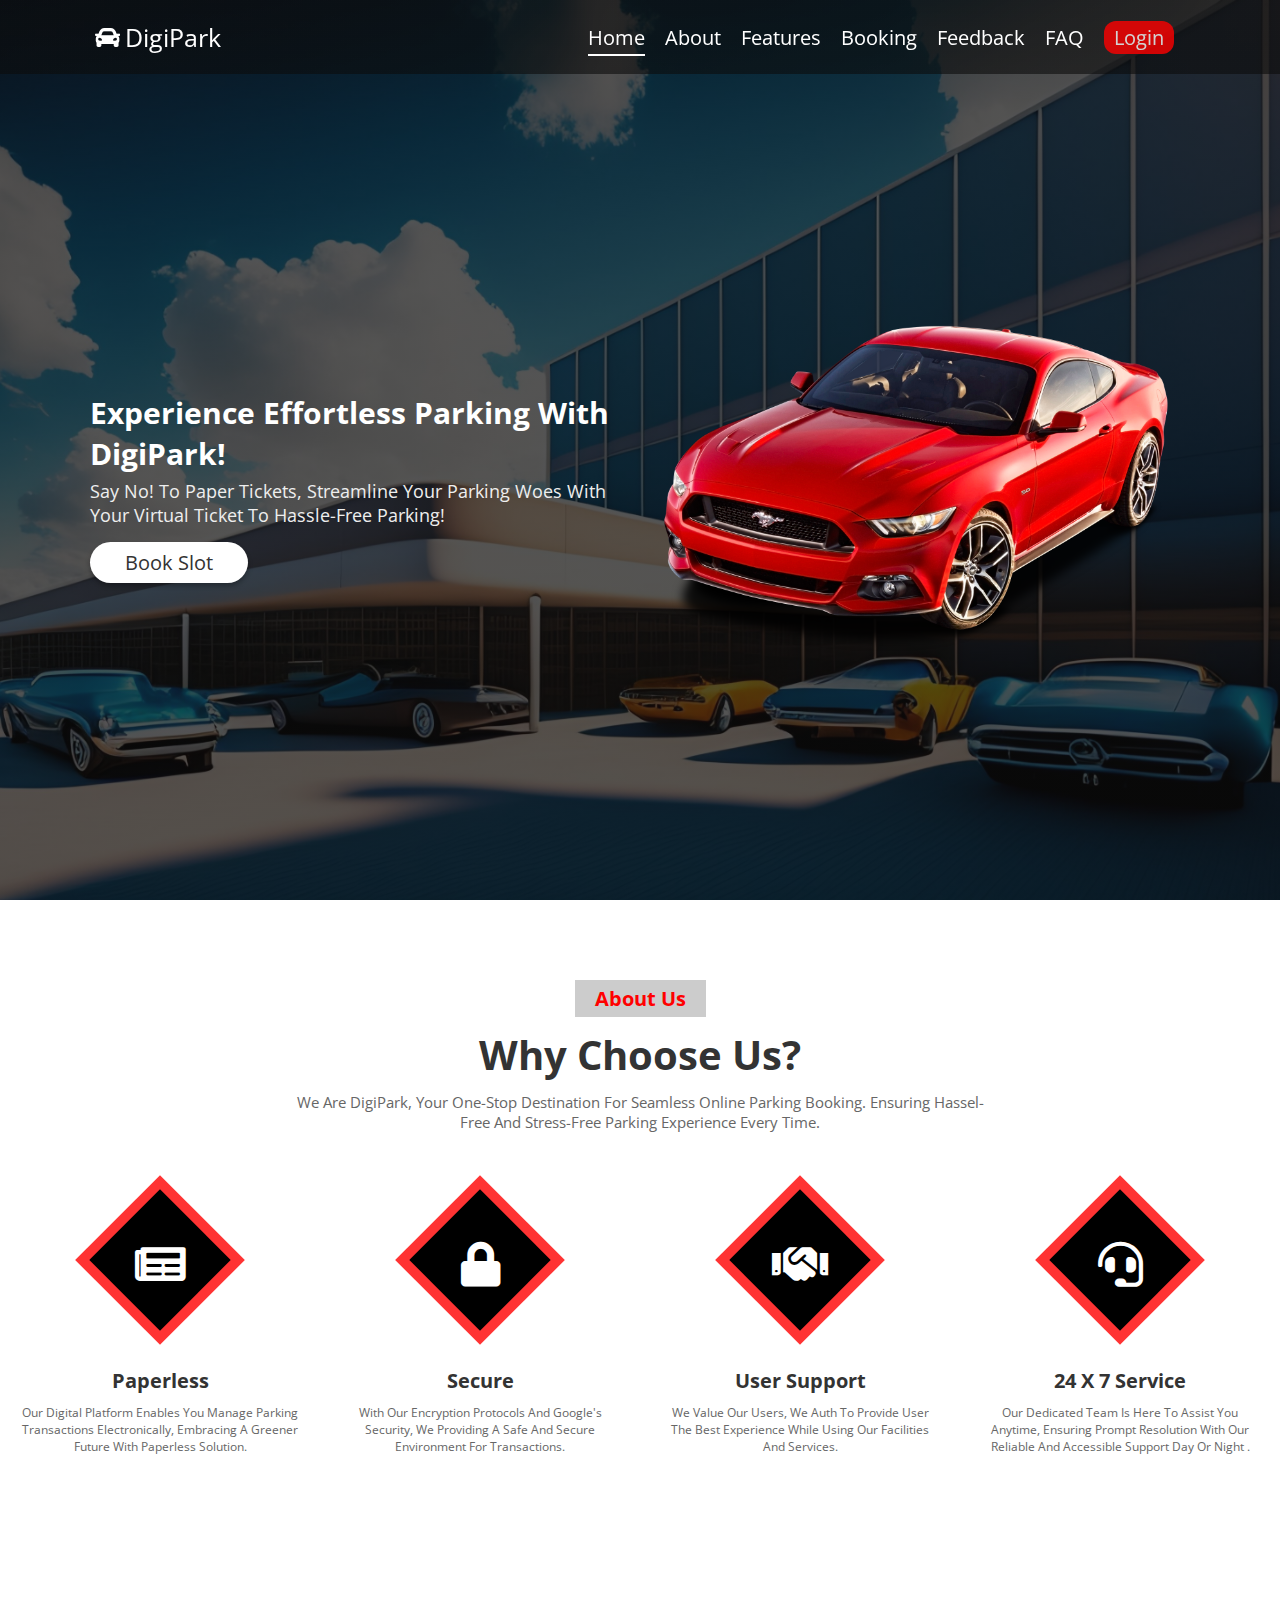
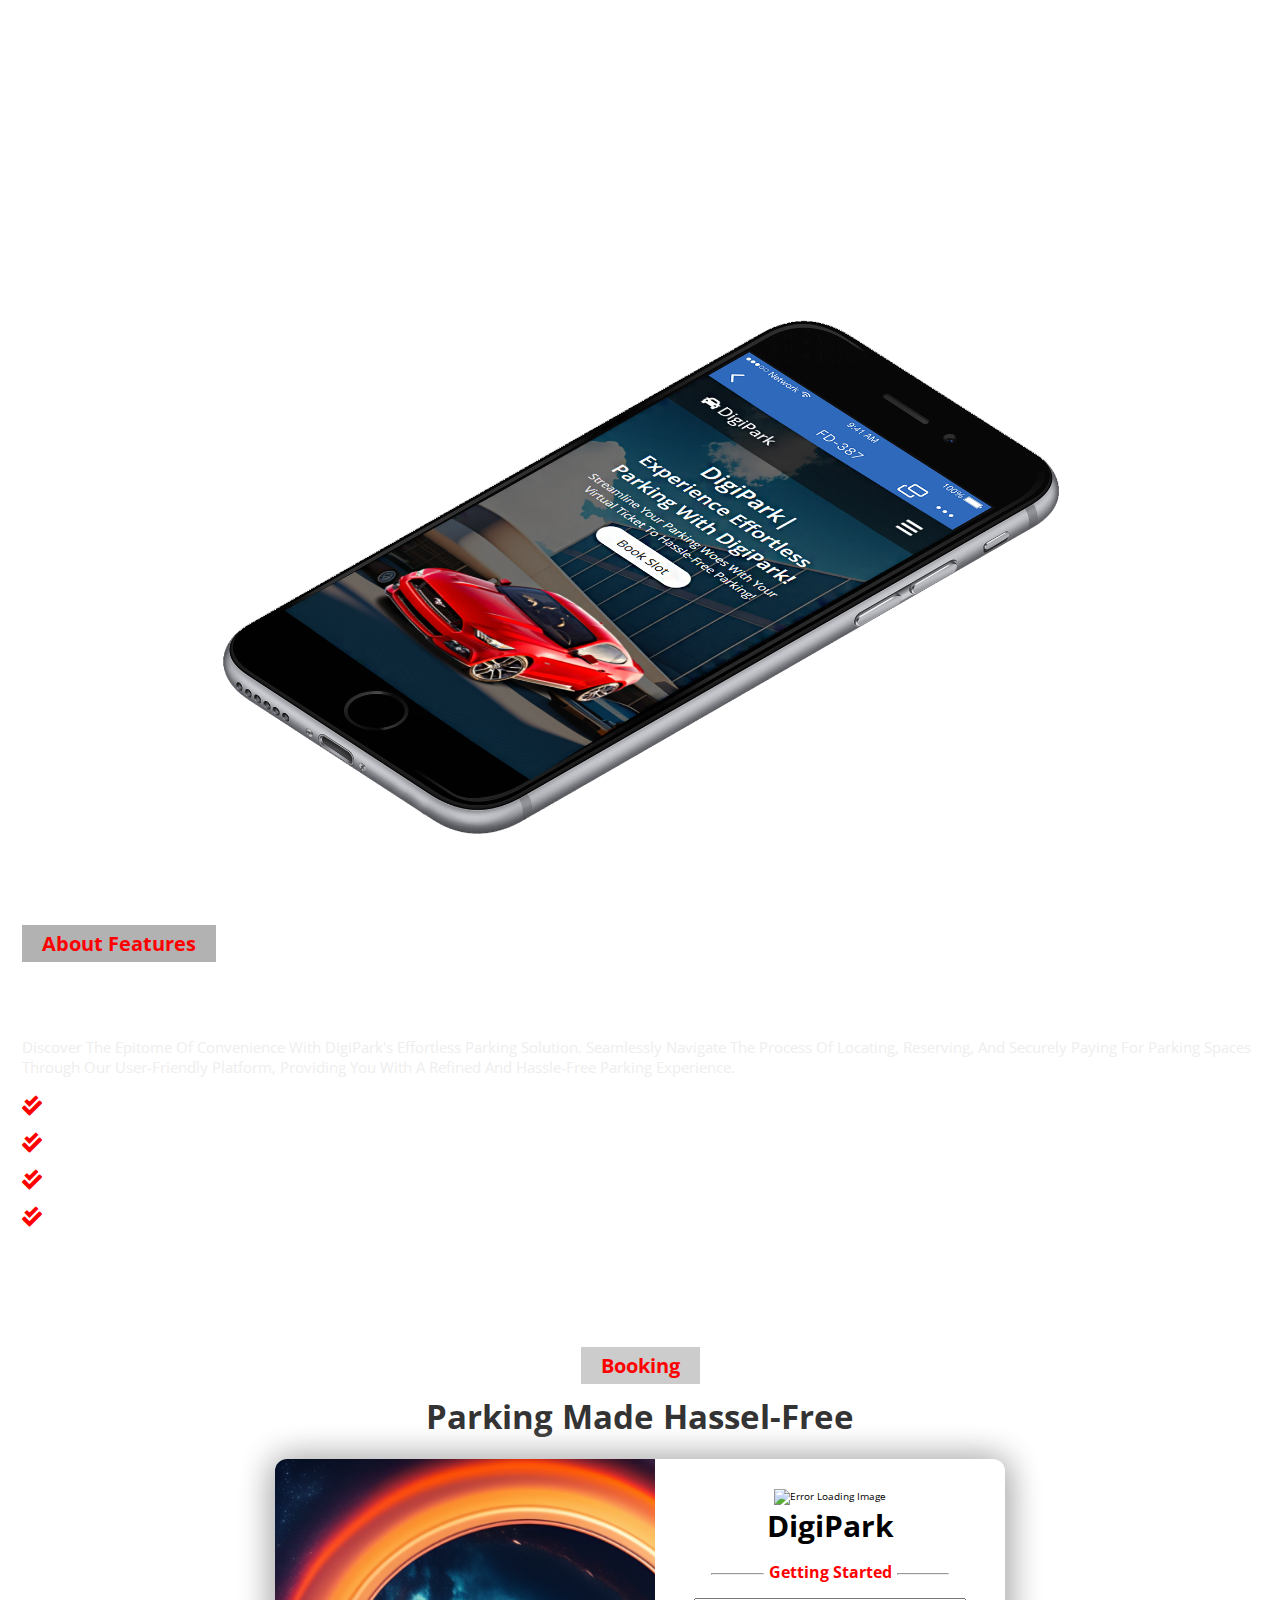
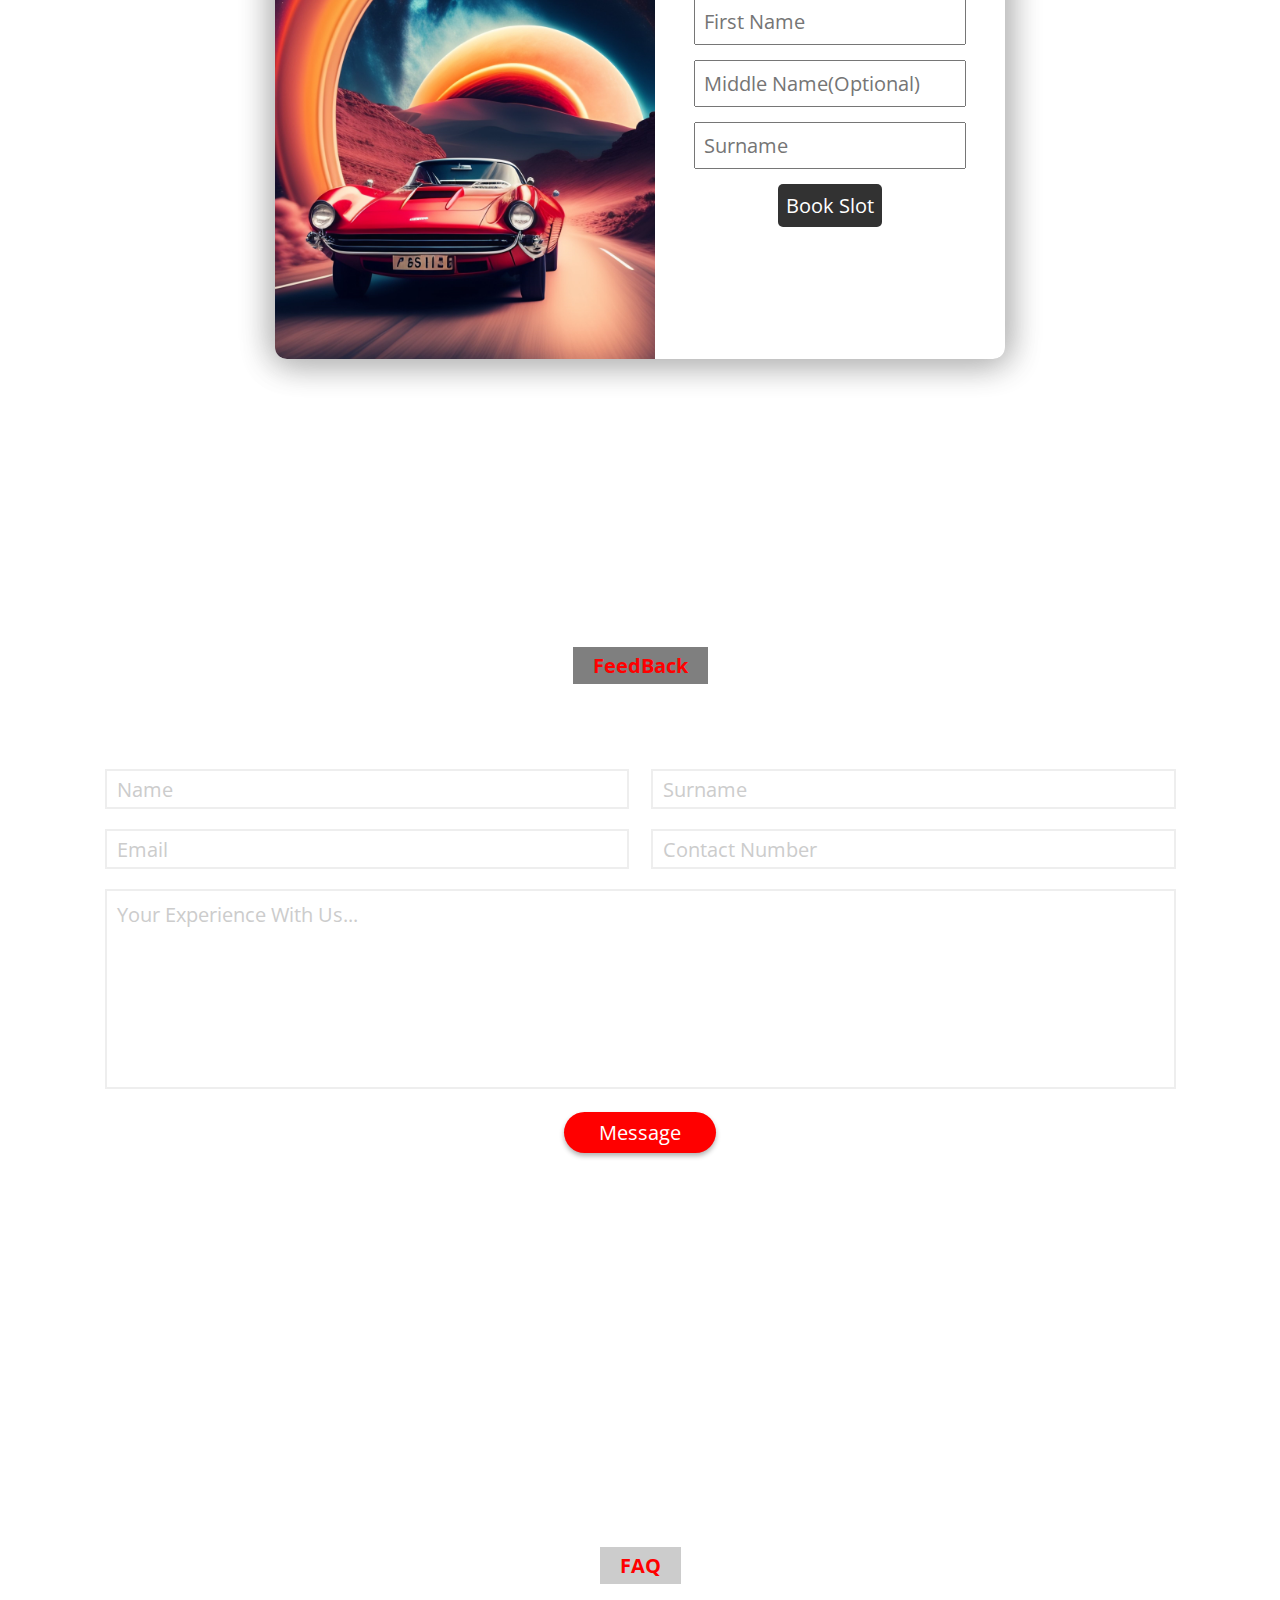
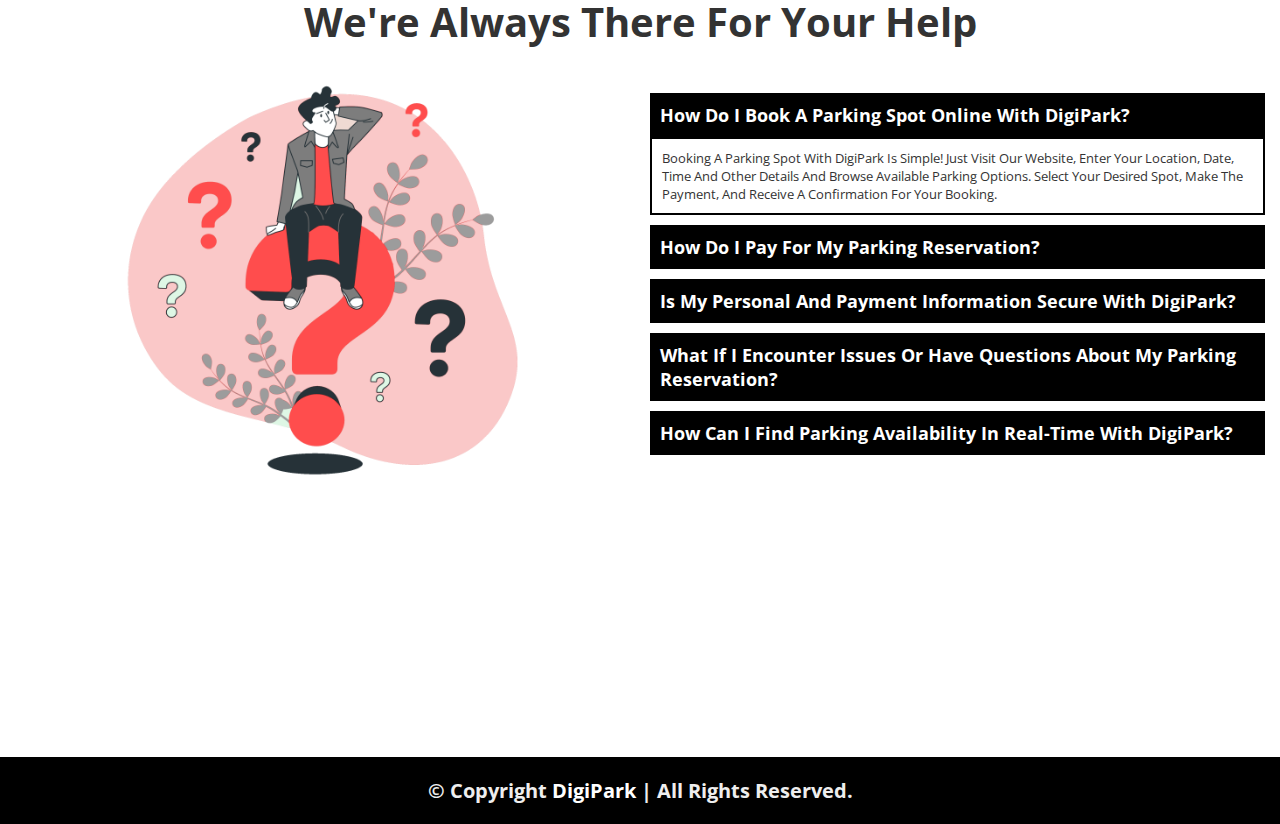
==== index.html @ 62609358 "new images folder added" ====
<!DOCTYPE html>
<html lang="en">

<head>
    <meta charset="UTF-8">
    <meta name="viewport" content="width=device-width, initial-scale=1.0">
    <title>DigiPark.com</title>
    <link rel="icon"
        href="https://th.bing.com/th/id/R.33188087cf6a123799680dc0a24c4fc9?rik=cz%2bF95ucYeqNTQ&riu=http%3a%2f%2fcdn.onlinewebfonts.com%2fsvg%2fimg_536537.png&ehk=43CeBbfojJycVA0MymUZI0u9RSV82dlWaMbv667C3nY%3d&risl=&pid=ImgRaw&r=0"
        type="image/png/gif">
    <link rel="preconnect" href="https://fonts.gstatic.com">
    <link href="https://fonts.googleapis.com/css2?family=Open+Sans:wght@300;400;600&display=swap" rel="stylesheet">
    <link rel="stylesheet" href="https://cdnjs.cloudflare.com/ajax/libs/font-awesome/5.15.2/css/all.min.css">
    <link rel="stylesheet" href="style.css">

</head>

<body>
    <header>

        <a href="#" class="logo"><i class="fas fa-car"></i>DigiPark</a>

        <div id="menu" class="fas fa-bars"></div>

        <nav class="navbar">
            <ul>
                <li><a class="active" href="#home">home</a></li>
                <li><a href="#features">About</a></li>
                <li><a href="#about">Features</a></li>
                <li><a href="#booking">Booking</a></li>
                <li><a href="#contact">Feedback</a></li>
                <li><a href="#faq">FAQ</a></li>
                <button id="navbarbtn"><a href="admin.html">Login</a></button>
            </ul>
        </nav>

    </header>

    <section class="home" id="home">

        <div class="content">
            <h1><span class="multiple-text"></span></h1>
            <h2>Experience Effortless Parking with DigiPark!</h2>
            <p>Say No! to Paper Tickets, Streamline Your Parking Woes With Your Virtual Ticket to Hassle-Free Parking!
            </p>
            <a href="#booking"><button class="btn">Book Slot</button></a>
        </div>

        <div class="image">
            <img src="./images/car.png"
                alt="error loading image">
        </div>

    </section>

    <section class="features" id="features">

        <h1 id="heading2" class="heading">About Us</h1>

        <h1 class="title">Why Choose Us?</h1>

        <p class="description">We are DigiPark, your one-stop destination for seamless online parking booking.
            ensuring hassel-free and stress-free parking experience every time.</p>

        <div class="box-container">

            <div class="box">
                <i class="fas fa-newspaper"></i>
                <h3>Paperless</h3>
                <p>Our digital platform enables you manage parking transactions
                    electronically, Embracing a greener future with paperless solution.</p>
            </div>

            <div class="box">
                <i class="fa fa-lock"></i>
                <h3>Secure</h3>
                <p>With our encryption protocols and google's security, we providing a safe and
                    secure environment for transactions.</p>
            </div>

            <div class="box">
                <i class="fa fa-handshake"></i>
                <h3>User Support</h3>
                <p>We value our users, we auth to provide user the best experience while using our facilities and
                    services.</p>
            </div>

            <div class="box">
                <i class="fas fa-headset"></i>
                <h3>24 x 7 service</h3>
                <p> Our dedicated team is here to assist you anytime, ensuring prompt resolution
                    With our reliable and accessible support day or night .</p>
            </div>

        </div>

    </section>

    <section class="about" id="about">

        <div class="image">
            <img src="./images/phone.png" alt="">
        </div>

        <div class="content">
            <h1 class="heading">About Features</h1>
            <h3>Effortless parking with DigiPark!</h3>
            <p>Discover the epitome of convenience with DigiPark's effortless parking solution. Seamlessly navigate the
                process of locating, reserving, and securely paying for parking spaces through our user-friendly
                platform, providing you with a refined and hassle-free parking experience.</p>
            <ul>
                <li> <i id="icon" class="fas fa-check-double"></i> Online Facility </li>
                <li> <i id="icon" class="fas fa-check-double"></i> Mobile Friendly Webapp </li>
                <li> <i id="icon" class="fas fa-check-double"></i> User Support </li>
                <li> <i id="icon" class="fas fa-check-double"></i> Environment Friendly </li>
            </ul>
        </div>

    </section>

    <section class="booking" id="booking">

        <h1 id="heading3" class="heading">Booking</h1>

        <h1 id="bookingp" class="title">Parking made hassel-free</h1>

        <div class="arrangement">
            <div class="box-container">

                <div class="bookingimg">

                </div>
                <div class="bookingform">
                    <form onsubmit="slotform()">
                        <img src="https://th.bing.com/th/id/R.33188087cf6a123799680dc0a24c4fc9?rik=cz%2bF95ucYeqNTQ&riu=http%3a%2f%2fcdn.onlinewebfonts.com%2fsvg%2fimg_536537.png&ehk=43CeBbfojJycVA0MymUZI0u9RSV82dlWaMbv667C3nY%3d&risl=&pid=ImgRaw&r=0"
                            alt="error loading image">

                        <h1 id="uh1">DigiPark</h1>
                        <div class="hrarrange">
                            <hr>
                            <h1 id="uniqueh1">Getting Started</h1>
                            <hr>
                        </div>
                        <div>
                        <input type="text" placeholder="First Name" required>
                        </div>
                        <div>
                              <input type="text" placeholder="Middle Name(optional)">
                        </div>
                        <div>
                           <input type="text" placeholder="Surname" required>
                        </div>
                        <div>
                            <input type="submit" id="suprise" class="submitbtn" value="Book Slot">
                        </div>
                        </form>
                </div>

            </div>
        </div>

    </section>

    <section class="contact" id="contact">

        <h1 class="heading">FeedBack</h1>

        <h1 class="title">Your FeedBack Matters Us</h1>

        <form onsubmit="displaymessage()" id="feedbackform">

            <div class="inputBox">
                <input type="text" placeholder="Name" required>
                <input type="text" placeholder="Surname" required>
            </div>

            <div class="inputBox">
                <input type="email" placeholder="Email" required>
                <input type="number" placeholder="Contact Number" required>
            </div>

            <textarea cols="30" rows="10" placeholder="Your Experience With Us..." required></textarea>

            <input type="submit" value="message" class="btn" id="messagebtn">

        </form>

    </section>

    <section class="faq" id="faq">

        <h1 id="faqheading" class="heading">FAQ</h1>

        <h1 class="title">We're Always There For Your Help</h1>

        <div class="row">

            <div class="image">
                <img src="./images/FAQ.png" alt="">
            </div>

            <div class="accordion-container">

                <div class="accordion">
                    <h1 class="accordion-heading">
                        How do I book a parking spot online with DigiPark?
                    </h1>
                    <p class="accordion-content">
                        Booking a parking spot with DigiPark is simple! Just visit our website, enter your
                        location, date, time and other details and browse available parking options. Select your desired
                        spot, make
                        the payment, and receive a confirmation for your booking.
                    </p>
                </div>

                <div class="accordion">
                    <h1 class="accordion-heading">
                        How do I pay for my parking reservation?
                    </h1>
                    <p class="accordion-content">
                        DigiPark offers 2 payment options, mobile wallets like paytm, googlePay
                        secure online payment methods along with cash payment. Simply choose your preferred payment
                        method during the booking
                        process and complete the transaction securely.
                    </p>
                </div>

                <div class="accordion">
                    <h1 class="accordion-heading">
                        Is my personal and payment information secure with DigiPark?
                    </h1>
                    <p class="accordion-content">
                        Absolutely. DigiPark prioritizes the security and privacy of your data. We employ
                        industry-standard encryption protocols and adhere to strict security measures to protect your
                        personal and payment information. Your data is handled with the utmost care and confidentiality.
                    </p>
                </div>

                <div class="accordion">
                    <h1 class="accordion-heading">
                        What if I encounter issues or have questions about my parking reservation?
                    </h1>
                    <p class="accordion-content">
                        We've got you covered! DigiPark provides 24/7 customer support to address any queries or
                        concerns you may have. Our dedicated team is available via phone or email, to assist
                        you with prompt and reliable service.
                    </p>
                </div>

                <div class="accordion">
                    <h1 class="accordion-heading">
                        How can I find parking availability in real-time with DigiPark?
                    </h1>
                    <p class="accordion-content">
                        DigiPark provides real-time parking availability information for a seamless parking experience.
                        Simply access our website or mobile app, enter your desired location, and select your preferred
                        date and time. The system will display available parking options with live updates, allowing you
                        to make an informed decision based on real-time availability.
                    </p>
                </div>

            </div>
        </div>
    </section>

    <section class="footer">

        <h1 class="credit"> &copy; Copyright <a href="#">DigiPark</a> | all rights reserved. </h1>

    </section>

    <script src="https://cdnjs.cloudflare.com/ajax/libs/jquery/3.5.1/jquery.min.js"></script>
    <script src="https://unpkg.com/typed.js@2.0.132/dist/typed.umd.js"></script>
    <script src="script.js"></script>

</body>

</html>
---- style.css ----
:root{
    --blue:#2273F8;
}

*{
    scroll-behavior: smooth;
    font-family: 'Open Sans', sans-serif;
    margin:0; padding:0;
    box-sizing: border-box;
    outline: none;
    text-decoration: none;
    transition: all .2s linear;
    text-transform: capitalize;
}

*::selection{
    background:var(--blue);
    color:#fff;
}

html{
    font-size: 62.5%;
    overflow-x: hidden;
}

body{
    overflow-x: hidden;
}

.btn{
    font-size: 2rem;
    padding:.7rem 3.5rem;
    border-radius: 5rem;
    color:#fff;
    background:var(--blue);
    margin-top: 1rem;
    box-shadow: 0 .3rem .5rem rgba(0,0,0,.3);
    cursor: pointer;
    border:none;
    overflow: hidden;
    position: relative;
    z-index: 0;
}
#messagebtn{
    background: red;
}
#messagebtn:hover{
    background: white;
    color: black;
}
.btn::before{
    content: '';
    position: absolute;
    top:0; right: 0;
    height:100%;
    width:0%;
    background:red;
    z-index: -1;
    transition: .2s linear;
}
#navbarbtn {
    background: red;
    margin-left: 2rem;
    text-align: center;
    border: none;
    font-size: 2rem;
    border-radius: 12px;
    padding-top:3px;
    padding-bottom:3px;
    padding-left:10px;
    padding-right:10px;
    margin-right:16px;
    opacity:0.8;
}
#navbarbtn a{
    color:rgb(255, 255, 255);
    text-decoration: none;
}
#navbarbtn:hover{
    opacity: 1;
}

.btn:hover::before{
    left: 0;
    width:100%;
}

.heading{
    padding:.5rem 2rem;
    font-size: 2rem;
    background:rgba(0,0,0,.2);
    color:red;
    display: inline-block;
    margin:1rem 0;
}

.title{
    font-size: 4rem;
    color:#333;
    padding:0 1rem;
    text-align: center;
}

header{
    width:100%;
    display: flex;
    align-items: center;
    justify-content: space-between;
    position: fixed;
    top:0; left: 0;
    z-index: 1000;
    padding:2rem 7%;
    background:linear-gradient(160deg,rgba(12,12,12,0.6),rgba(12,12,12,0.6));
}

header .logo{
    font-size: 2.5rem;
    color:#fff;
}

header .logo i{
    padding:0 .5rem;
}

header .navbar ul{
    display: flex;
    align-items: center;
    justify-content: space-between;
    list-style: none;
}

header .navbar ul li a{
    font-size: 2rem;
    margin-left: 2rem;
    color:#fff;
    position: relative;
}

header .navbar ul li a::before{
    content: '';
    position: absolute;
    bottom:-.5rem; right:0;
    width:0%;
    height:.2rem;
    background:#fff;
    transition: .2s linear;
}

header .navbar ul li a.active::before,
header .navbar ul li a:hover::before{
    left:0;
    width:100%;
}

header #menu{
    font-size: 3rem;
    color:#fff;
    cursor: pointer;
    display: none;
}

.home{
    min-height: 100vh;
    display: flex;
    align-items: center;
    justify-content: center;
    flex-wrap: wrap;
    background:linear-gradient(160deg,rgba(12,12,12,0.7),rgba(12,12,12,0.7)),url('./images/homebg.jpg') no-repeat;
    background-size: cover;
    background-position: bottom;
    background-attachment: fixed;
    padding:1.5rem 7%;
    padding-top: 4rem;
}
::-webkit-scrollbar{
    width: 0;
}

.home .image{
    flex:1 1 40rem;
    padding-top: 6rem;
    animation: floatImage 4s ease-in-out infinite;
}

@keyframes floatImage{

    0%{
        transform: translateY(0);
    }

    50%{
        transform: translateY(-3.4rem);
    }
    
    100%{
        transform: translateY(0);
    }

}

.home .image img{
    width:100%;
}

.home .content{
    flex:1 1 40rem;
    padding-top: 5rem;
}

.home .content h1{
    font-size: 6rem;
    color:#fff;
}
.home .content h2{
    font-size: 3rem;
    color:#fff;
}

.home .content p{
    font-size: 1.8rem;
    color:#eee;
    padding:.5rem 0;
}

.home .content .btn{
    background:#fff;
    color:#333;
}

.home .content .btn:hover{
    color:#fff;
}

.about{
    min-height: 100vh;
    display: flex;
    align-items: center;
    justify-content: center;
    flex-wrap: wrap;
    background:#333;
    padding:2rem;
    padding-top: 6rem;
}

.about{
    background:linear-gradient(rgba(0,0,0,.7),rgba(0,0,0,.7)), url('./images/aboutbg.jpg') no-repeat;
    background-position: bottom;
    background-size: cover;
    background-attachment: fixed;
    padding:1rem;
    padding-top: 8rem;
}
.about .image{
    flex:1 1 40rem;
    text-align: center;
    padding:4rem 0;
    animation: floatImage2 4s ease-in-out infinite ;
}
@keyframes floatImage2{

    0%{
        transform: translateY(0);
    }

    50%{
        transform: translateY(-4.4rem);
    }
    
    100%{
        transform: translateY(0);
    }

}


.about .image img{
    height:60vh;
}

.about .content{
    flex:1 1 40rem;
    margin:12px;
}

.about .content h3{
    font-size: 4rem;
    color:#fff;
}

.about .content .heading{
    background:rgba(0,0,0,.3);
}

.about .content p{
    font-size: 1.5rem;
    color:#eee;
    padding:1rem 0;
}

.about .content ul li{
    list-style: none;
    font-size: 2rem;
    color:#fff;
    padding:.5rem 0;
}

.about .content ul li i{
    color:var(--blue);
}

.features{
    min-height: 100vh;
    text-align: center;
    padding-top: 7rem;
}

.features .description{
    padding:1rem 0;
    margin:0 auto;
    width:70rem;
    color:#666;
    font-size: 1.5rem;
}

.features .box-container{
    display: flex;
    align-items: center;
    justify-content: center;
    flex-wrap: wrap;
}

.features .box-container .box{
    margin:2rem;
    width:28rem;
    z-index: 0;
    position: relative;
    transition-property:all;
	transition-duration:1s;
}
.box:hover{
    transform: scale(1.1);
}

.features .box-container .box::before{
    content: '';
    position: absolute;
    top:32.5%; left:50%;
    transform: translate(-50%, -50%) rotate(45deg);
    background:black;
    height: 10rem;
    width: 10rem;
    z-index: -1;
    box-shadow: 0 0 0 1rem rgba(255, 0, 0, 0.8);
}

.features .box-container .box i{
    color:#fff;
    font-size: 4.5rem;
    margin:8rem 0;
}

.features .box-container .box h3{
    color:#333;
    font-size: 2rem;
}

.features .box-container .box p{
    color:#666;
    font-size: 1.2rem;
    padding:1rem 0;
}

.booking{
    min-height: 100vh;
    text-align: center;
    background:white;
    padding:1rem;
    padding-top: 8rem;
}

.arrangement{
    display: flex;
    align-items: center;
    justify-content: center;
    width:100%;
    height:100%;
}
.bookingimg{
    background: url('./images/bookingbg.jpg');
    background-size: cover;
    background-repeat: no-repeat;
    background-position: left center;
    border-top-left-radius: 12px;
    border-bottom-left-radius: 12px;
    width:380px;
}
.bookingform{
    width:350px;
}
.bookingform div{
    margin-top:15px;
}
.bookingform input{
    font-size: 2rem;
   padding:8px;
}
.bookingform img{
    width:42px;
    margin-top:30px;
}
.hrarrange{
    display: flex;
    justify-content: center;
    align-items: center;
}
.hrarrange hr{
    width:15%;
    margin-top:4px;
    margin-left: 5px;
    margin-right: 5px;
    height:0;
}
#uh1{
    font-size: 30px;
}
#uniqueh1{
    font-size: 1.6rem;
    color:red;
}
.submitbtn{
    font-size: 2rem;
    padding:10px;
    cursor: pointer;
    border:none;
    color:white;
    background: black;
    border-radius: 5px;
    opacity: 0.8;
    transition-duration: 0.3s;
}
.submitbtn a{
    text-decoration: none;
    color:white;
}
.submitbtn:hover{
    opacity: 1;
    transform: scale(1.1);
}
.booking .box-container{
    display: grid;
    grid-template-columns: repeat(2,auto);
    box-shadow: 2px 3px 34px rgb(180, 180, 180),
                -1px 1px 34px rgb(180, 180, 180);
    border-radius:12px;
    margin:10px;
    height:500px;
}








#feedbackform h1{
    color:white;
    font-size: 3rem;
    margin-top:150px;

}

.contact{
    min-height: 100vh;
    text-align: center;
    background:linear-gradient(rgba(0,0,0,.6),rgba(0,0,0,.6)), url('./images/contactbg.jpg') no-repeat;
    background-position: bottom;
    background-size: cover;
    background-attachment: fixed;
    padding:1rem;
    padding-top: 8rem;
}

.contact .heading{
    background:rgba(0,0,0,.5);
    color:red;
}

.contact .title{
    color:#fff;
}

.contact form{
    width:85%;
    margin:1rem auto;
}

.contact form .inputBox{
    display: flex;
    justify-content: space-between;
    flex-wrap: wrap;
}

.contact form .inputBox input, .contact form textarea{
    height:4rem;
    width:49%;
    padding:0 1rem;
    margin:1rem 0;
    font-size: 2rem;
    border:.2rem solid #eee;
    background:none;
    text-transform: none;
    color:#fff;
}

.contact form .inputBox input::placeholder, .contact form textarea::placeholder{
    color:#ccc;
}

.contact form textarea{
    height:20rem;
    width:100%;
    padding:1rem;
    resize: none;
}

.contact form .btn:hover{
    background:#fff;
    color:#333;
}

.faq{
    text-align: center;
    padding:.5rem;
    padding-top: 8rem;
    min-height: 100vh;
}

.faq .row{
    display: flex;
    align-items: center;
    justify-content: center;
    flex-wrap: wrap;
}

.faq .row .image{
    flex:1 1 40rem;
    padding:.5rem;
}

.faq .row .image img{
    width:70%;
}

.faq .row .accordion-container{
    flex:1 1 40rem;
    padding:1rem;
}

.faq .row .accordion-container .accordion{
    text-align: left;
    padding:.5rem 0;
}

.faq .row .accordion-container .accordion .accordion-heading{
    color:#fff;
    background:black;
    padding:1rem;
    font-size: 1.8rem;
    cursor: pointer;
}

.faq .row .accordion-container .accordion .accordion-content{
    color:#333;
    padding:1rem;
    font-size: 1.3rem;
    border:.2rem solid black;
    display: none;
}

.faq .row .accordion-container .accordion:nth-child(1) .accordion-content{
    display: block;
}

.footer{
    background:white;
}

.footer a:hover{
    text-decoration: underline;
}

.footer .credit{
    padding:2rem 1rem;
    text-align: center;
    background:#000000;
    color:#eee;
    font-size: 2rem;
}

.footer .credit a{
    color:#fff;
}

#icon{
    color:red;
}
#heading2{
    color:rgba(255, 0, 0, 1);
}
#heading3{
    color:red;
}

#bookingp{
    font-size: 3.3rem;
    padding-bottom: 10px;
}

#faqheading{
    color:red;
}


@media (max-width:768px){

    html{
        font-size: 55%;
    }

    header #menu{
        display: block;
    }
    
    header .navbar{
        position: fixed;
        top:-120%; left:0;
        width:100%;
        background:#fff;
        opacity: 0;
    }

    header .navbar ul{
        padding:2rem 0;
        flex-flow: column;
        justify-content: center;
    }

    header .navbar ul li a{
        font-size: 2.5rem;
        color:#333;
        display: block;
        margin:1rem 0;
    }

    header .navbar ul li a::before{
        background:#333;
    }

    .fa-times{
        transform: rotate(180deg);
    }

    header .navbar.nav-toggle{
        top:7.4rem;
        opacity: 1;
    }

    .home .content{
        text-align: center;
    }

    .features .description{
        width:auto;
        padding:1rem;
    }

    .contact form{
        width:95%;
    }

}

@media (max-width:500px){

    html{
        font-size: 50%;
    }

    .home .content h1{
        font-size: 3.5rem;
    }

    .about .image img{
        width: 90%;
        height:auto;
    }

    .contact form .inputBox input{
        width:100%; 
    }

    #feedbackform h1{
        margin-top:100px;
        margin-bottom:100px;
    }

}
@media (max-width:773px){
    .bookingimg{
        display: none;
    }
    .bookingform{
        width:320px;
    }
}
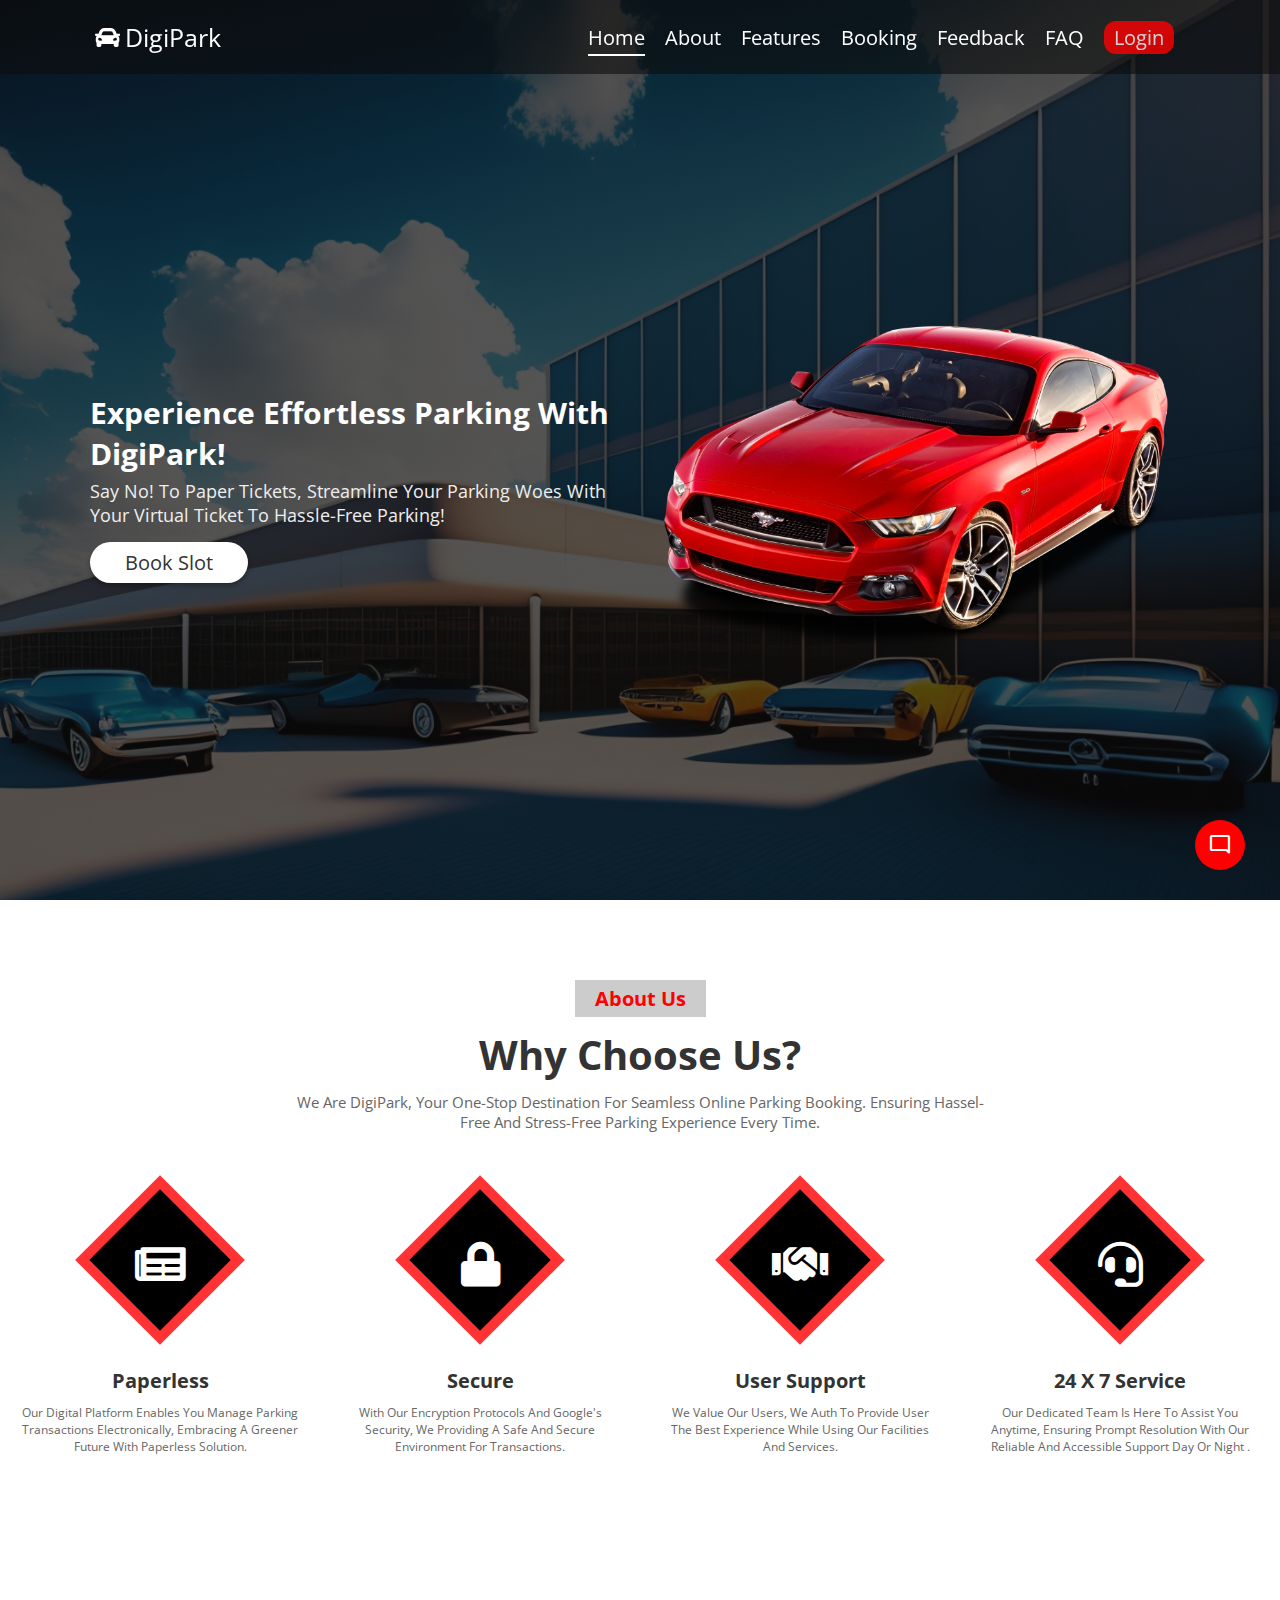
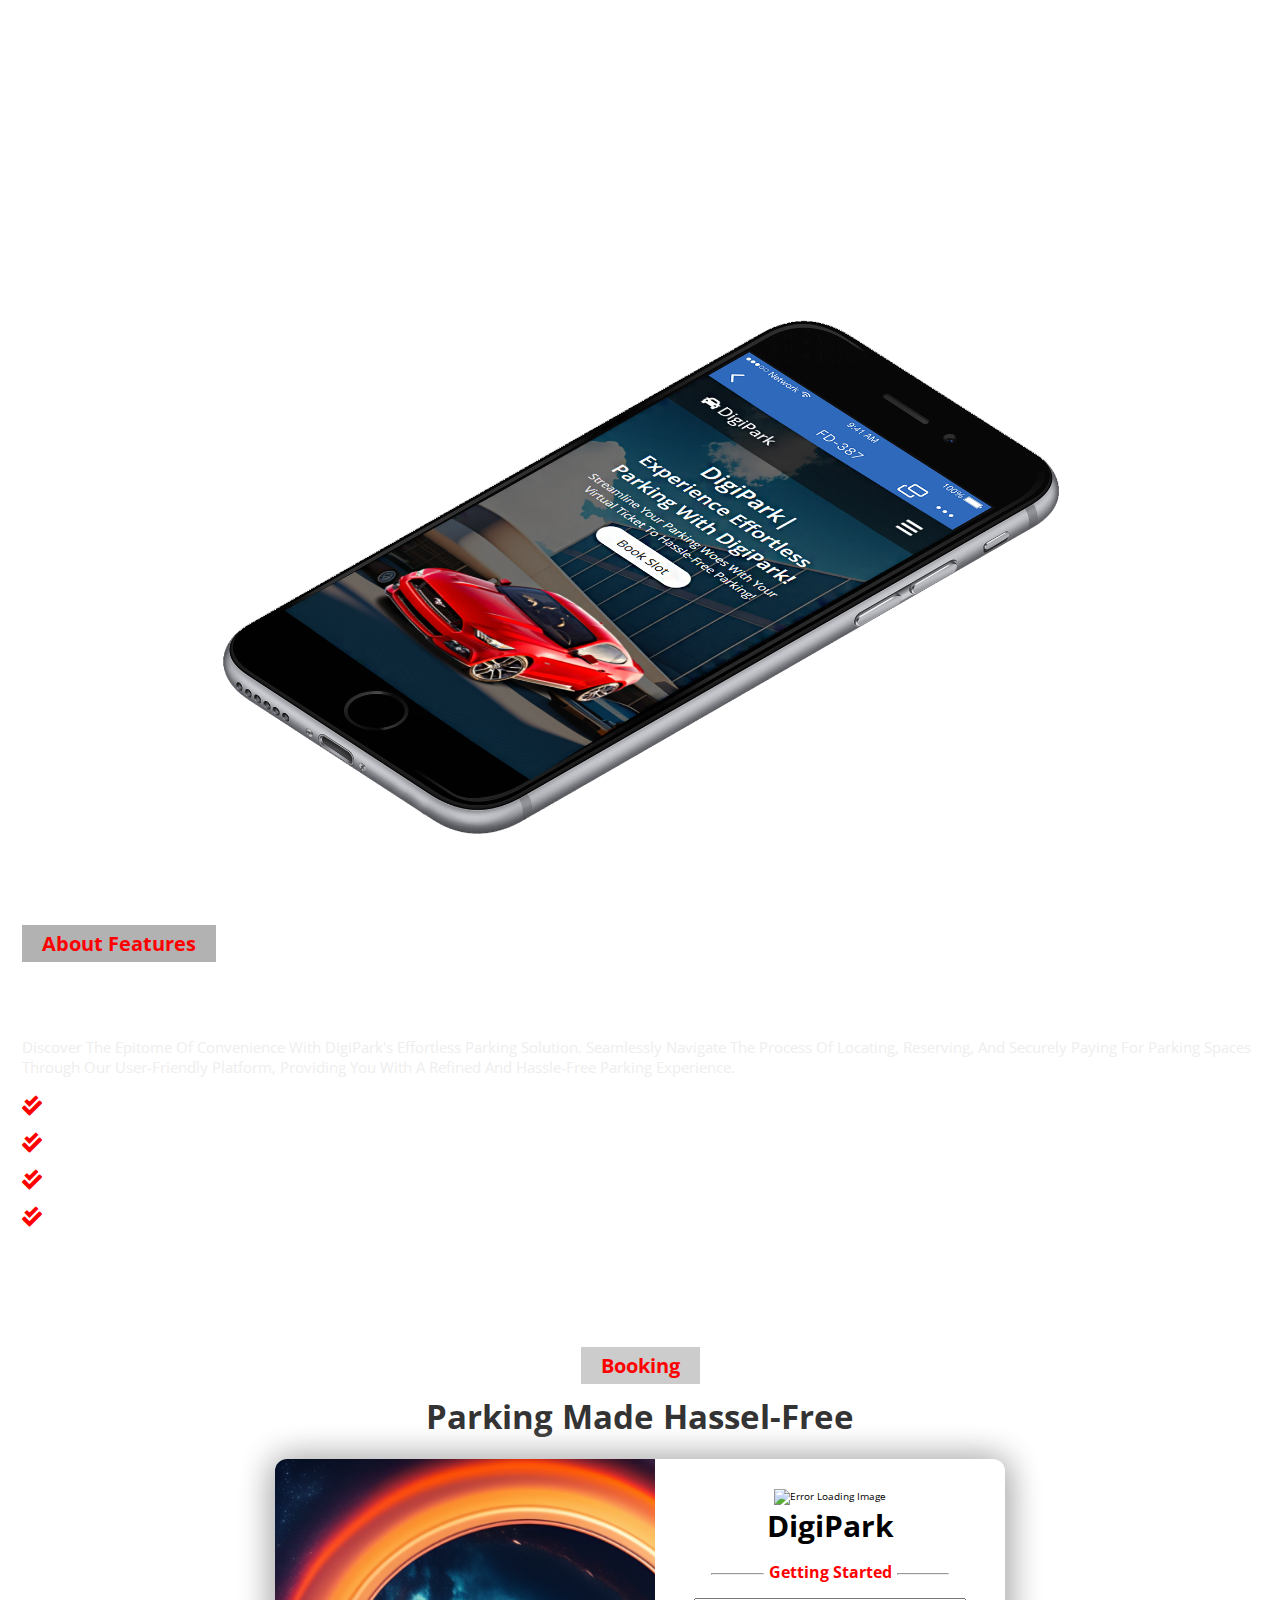
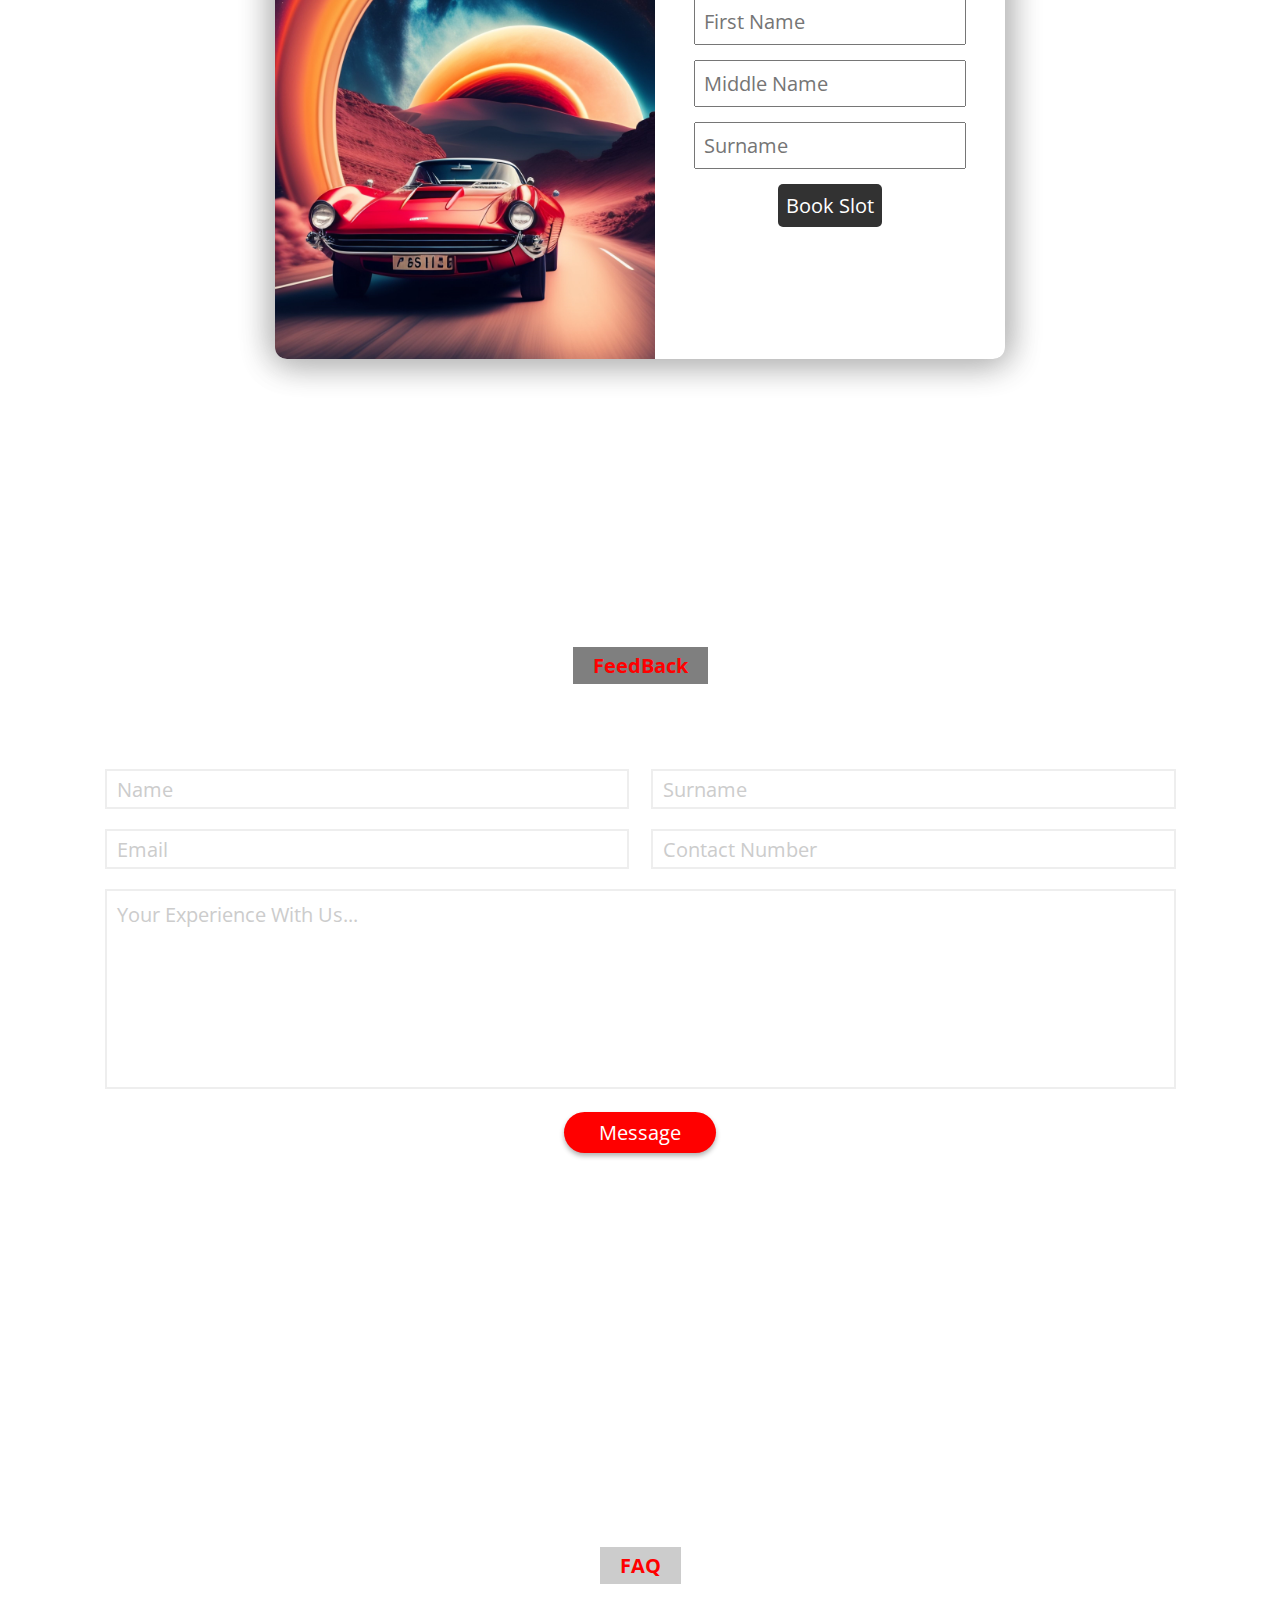
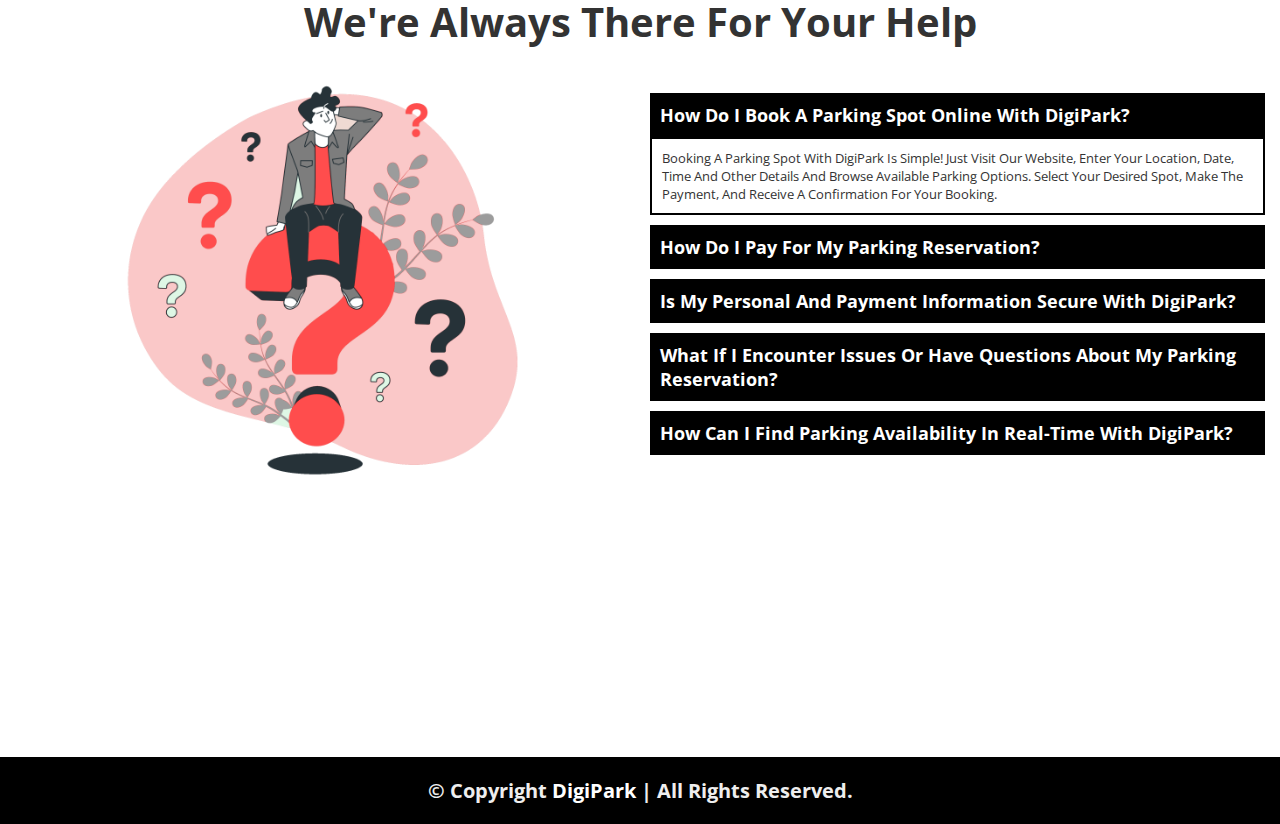
==== commit f59ba15d: "Chatbot added" ====
--- a/index.html
+++ b/index.html
@@ -4,7 +4,7 @@
 <head>
     <meta charset="UTF-8">
     <meta name="viewport" content="width=device-width, initial-scale=1.0">
-    <title>DigiPark.com</title>
+    <title>DigiPark</title>
     <link rel="icon"
         href="https://th.bing.com/th/id/R.33188087cf6a123799680dc0a24c4fc9?rik=cz%2bF95ucYeqNTQ&riu=http%3a%2f%2fcdn.onlinewebfonts.com%2fsvg%2fimg_536537.png&ehk=43CeBbfojJycVA0MymUZI0u9RSV82dlWaMbv667C3nY%3d&risl=&pid=ImgRaw&r=0"
         type="image/png/gif">
@@ -12,6 +12,9 @@
     <link href="https://fonts.googleapis.com/css2?family=Open+Sans:wght@300;400;600&display=swap" rel="stylesheet">
     <link rel="stylesheet" href="https://cdnjs.cloudflare.com/ajax/libs/font-awesome/5.15.2/css/all.min.css">
     <link rel="stylesheet" href="style.css">
+    <link rel="stylesheet" href="https://fonts.googleapis.com/css2?family=Material+Symbols+Outlined:opsz,wght,FILL,GRAD@48,400,0,0" />
+    <link rel="stylesheet" href="https://fonts.googleapis.com/css2?family=Material+Symbols+Rounded:opsz,wght,FILL,GRAD@48,400,1,0" />
+    <link rel="stylesheet" href="chatbot.css">
 
 </head>
 
@@ -142,13 +145,13 @@
                             <hr>
                         </div>
                         <div>
-                        <input type="text" placeholder="First Name" required>
+                        <input type="text" id="n1" placeholder="First Name" required>
                         </div>
                         <div>
-                              <input type="text" placeholder="Middle Name(optional)">
+                              <input type="text" id="n2" placeholder="Middle Name" required>
                         </div>
                         <div>
-                           <input type="text" placeholder="Surname" required>
+                           <input type="text" id="n3" placeholder="Surname" required>
                         </div>
                         <div>
                             <input type="submit" id="suprise" class="submitbtn" value="Book Slot">
@@ -269,9 +272,32 @@
 
     </section>
 
+    <button class="chatbot-toggler">
+      <span class="material-symbols-rounded">mode_comment</span>
+      <span class="material-symbols-outlined">close</span>
+    </button>
+    <div class="chatbot">
+      <header>
+        <h2>DigiPark Assistance</h2>
+        <span class="close-btn material-symbols-outlined">close</span>
+      </header>
+      <ul class="chatbox">
+        <li class="chat incoming">
+          <span class="material-symbols-outlined">smart_toy</span>
+          <p>Hi there 👋<br>How can I help you today?</p>
+        </li>
+      </ul>
+      <div class="chat-input">
+        <textarea placeholder="Enter a message..." spellcheck="false" required></textarea>
+        <span id="send-btn" class="material-symbols-rounded">send</span>
+      </div>
+    </div>
+
+
     <script src="https://cdnjs.cloudflare.com/ajax/libs/jquery/3.5.1/jquery.min.js"></script>
     <script src="https://unpkg.com/typed.js@2.0.132/dist/typed.umd.js"></script>
     <script src="script.js"></script>
+    <script src="chatbot.js"></script>
 
 </body>
 
--- a/chatbot.css
+++ b/chatbot.css
@@ -0,0 +1,186 @@
+@import url('https://fonts.googleapis.com/css2?family=Poppins:wght@400;500;600&display=swap');
+.chatbot-toggler {
+  position: fixed;
+  bottom: 30px;
+  right: 35px;
+  outline: none;
+  border: none;
+  height: 50px;
+  width: 50px;
+  display: flex;
+  cursor: pointer;
+  align-items: center;
+  justify-content: center;
+  border-radius: 50%;
+  background: red;
+  transition: all 0.2s ease;
+}
+body.show-chatbot .chatbot-toggler {
+  transform: rotate(90deg);
+}
+.chatbot-toggler span {
+  color: #fff;
+  position: absolute;
+}
+.chatbot-toggler span:last-child,
+body.show-chatbot .chatbot-toggler span:first-child  {
+  opacity: 0;
+}
+body.show-chatbot .chatbot-toggler span:last-child {
+  opacity: 1;
+}
+.chatbot {
+  position: fixed;
+  right: 35px;
+  bottom: 90px;
+  width: 420px;
+  background: #fff;
+  border-radius: 15px;
+  overflow: hidden;
+  opacity: 0;
+  pointer-events: none;
+  transform: scale(0.5);
+  transform-origin: bottom right;
+  box-shadow: 0 0 128px 0 rgba(0,0,0,0.1),
+              0 32px 64px -48px rgba(0,0,0,0.5);
+  transition: all 0.1s ease;
+}
+body.show-chatbot .chatbot {
+  opacity: 1;
+  pointer-events: auto;
+  transform: scale(1);
+}
+.chatbot header {
+  padding: 16px 0;
+  position: relative;
+  text-align: center;
+  color: #fff;
+  background: red;
+  box-shadow: 0 2px 10px rgba(0,0,0,0.1);
+}
+.chatbot header span {
+  position: absolute;
+  right: 15px;
+  top: 50%;
+  display: none;
+  cursor: pointer;
+  transform: translateY(-50%);
+}
+.chatbot header h2 {
+  font-size: 1.8rem;
+  margin-left:10px;
+}
+.chatbot .chatbox {
+  overflow-y: auto;
+  height: 510px;
+  padding: 30px 20px 100px;
+}
+.chatbot :where(.chatbox, textarea)::-webkit-scrollbar {
+  width: 6px;
+}
+.chatbot :where(.chatbox, textarea)::-webkit-scrollbar-track {
+  background: #fff;
+  border-radius: 25px;
+}
+.chatbot :where(.chatbox, textarea)::-webkit-scrollbar-thumb {
+  background: #ccc;
+  border-radius: 25px;
+}
+.chatbox .chat {
+  display: flex;
+  list-style: none;
+}
+.chatbox .outgoing {
+  margin: 20px 0;
+  justify-content: flex-end;
+}
+.chatbox .incoming span {
+  width: 32px;
+  height: 32px;
+  color: #fff;
+  cursor: default;
+  text-align: center;
+  line-height: 32px;
+  align-self: flex-end;
+  background: red;
+  border-radius: 4px;
+  margin: 0 10px 7px 0;
+}
+.chatbox .chat p {
+  white-space: pre-wrap;
+  padding: 12px 16px;
+  border-radius: 10px 10px 0 10px;
+  max-width: 75%;
+  color: #fff;
+  font-size: 1.3rem;
+  background: red;
+}
+.chatbox .incoming p {
+  border-radius: 10px 10px 10px 0;
+}
+.chatbox .chat p.error {
+  color: #721c24;
+  background: #f8d7da;
+}
+.chatbox .incoming p {
+  color: #000;
+  background: #f2f2f2;
+}
+.chatbot .chat-input {
+  display: flex;
+  gap: 5px;
+  position: absolute;
+  bottom: 0;
+  width: 100%;
+  background: #fff;
+  padding: 3px 20px;
+  border-top: 1px solid #ddd;
+}
+.chat-input textarea {
+  height: 55px;
+  width: 100%;
+  border: none;
+  outline: none;
+  resize: none;
+  max-height: 180px;
+  padding: 15px 15px 15px 0;
+  font-size: 1.3rem;
+}
+.chat-input span {
+  align-self: flex-end;
+  color: black;
+  cursor: pointer;
+  height: 55px;
+  display: flex;
+  align-items: center;
+  visibility: hidden;
+  font-size: 1.8rem;
+}
+.chat-input textarea:valid ~ span {
+  visibility: visible;
+}
+
+@media (max-width: 490px) {
+  .chatbot-toggler {
+    right: 20px;
+    bottom: 20px;
+  }
+  .chatbot {
+    right: 0;
+    bottom: 0;
+    height: 80%;
+    border-radius: 5px;
+    width: 80%;
+    margin:10px;
+  }
+  .chatbot .chatbox {
+    height: 90%;
+    padding: 25px 15px 100px;
+  }
+  .chatbot .chat-input {
+    padding: 5px 15px;
+  }
+  .chatbot header span {
+    display: block;
+  }
+}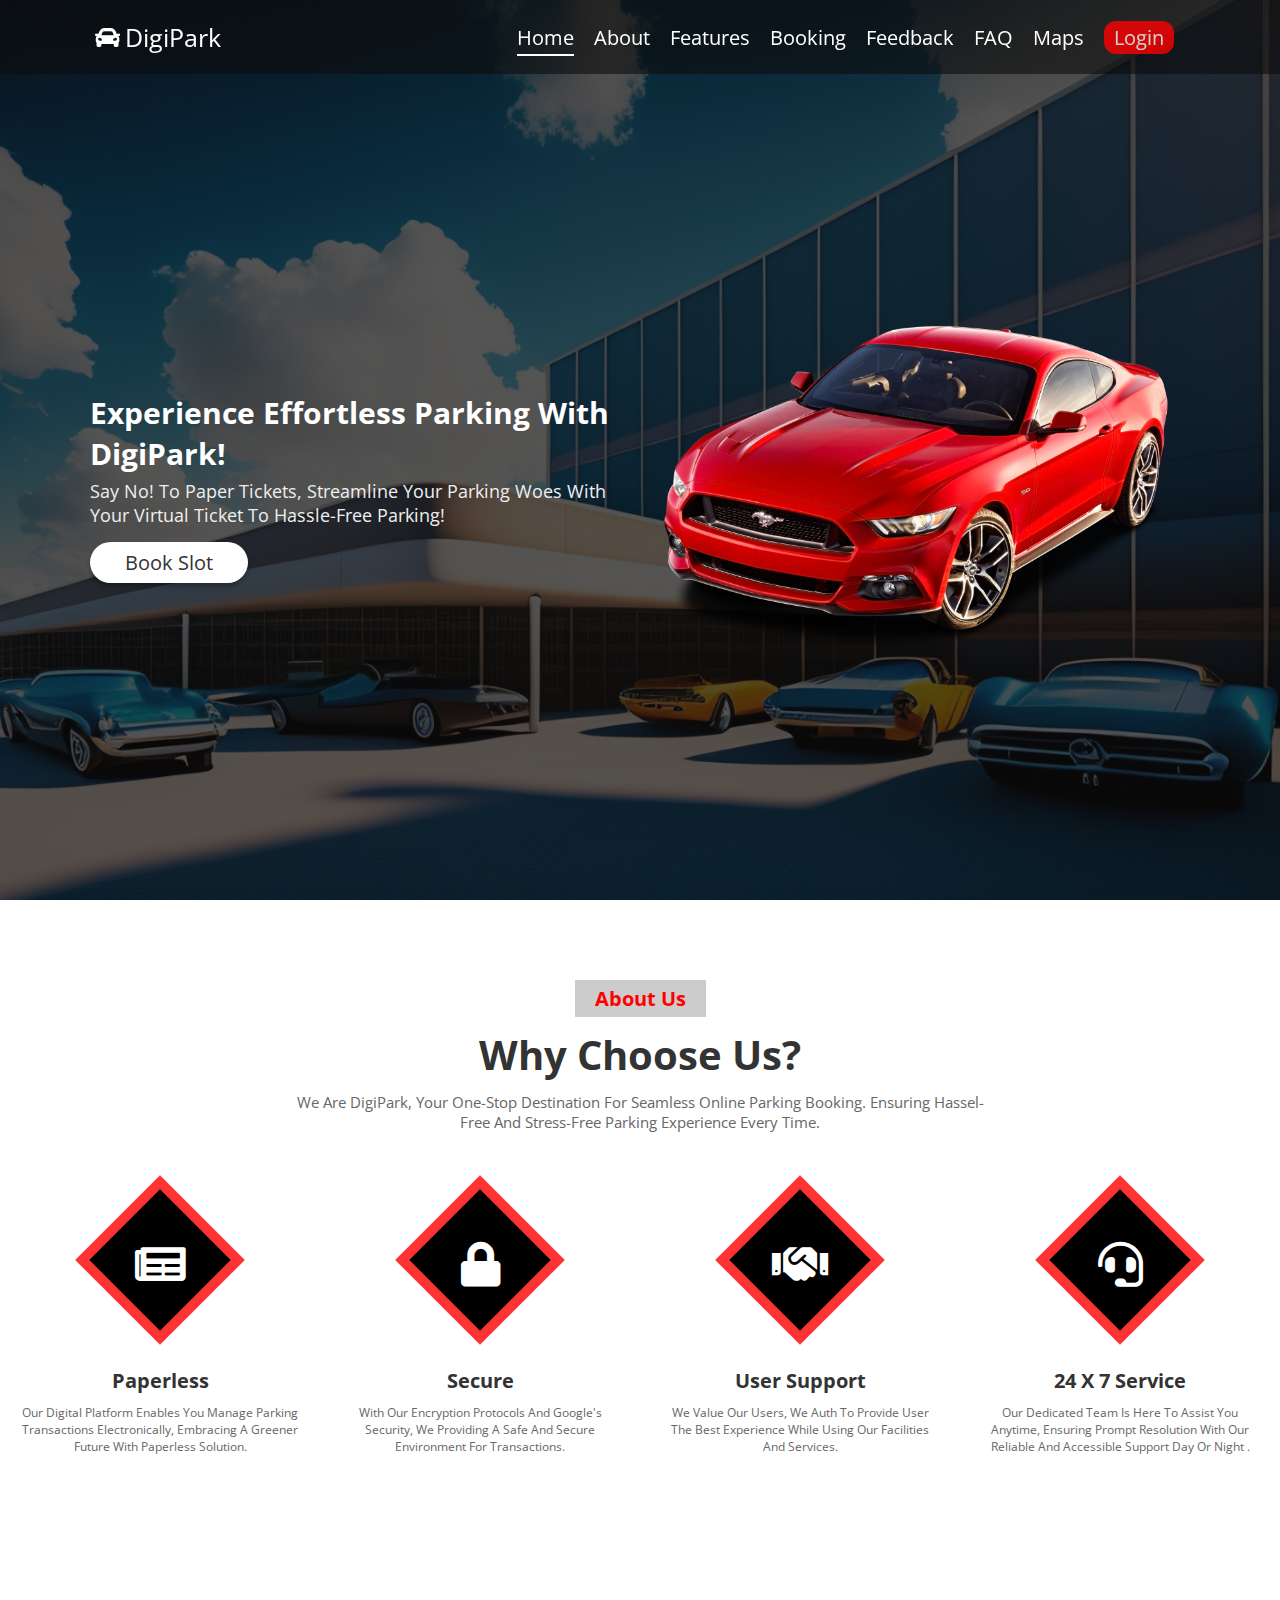
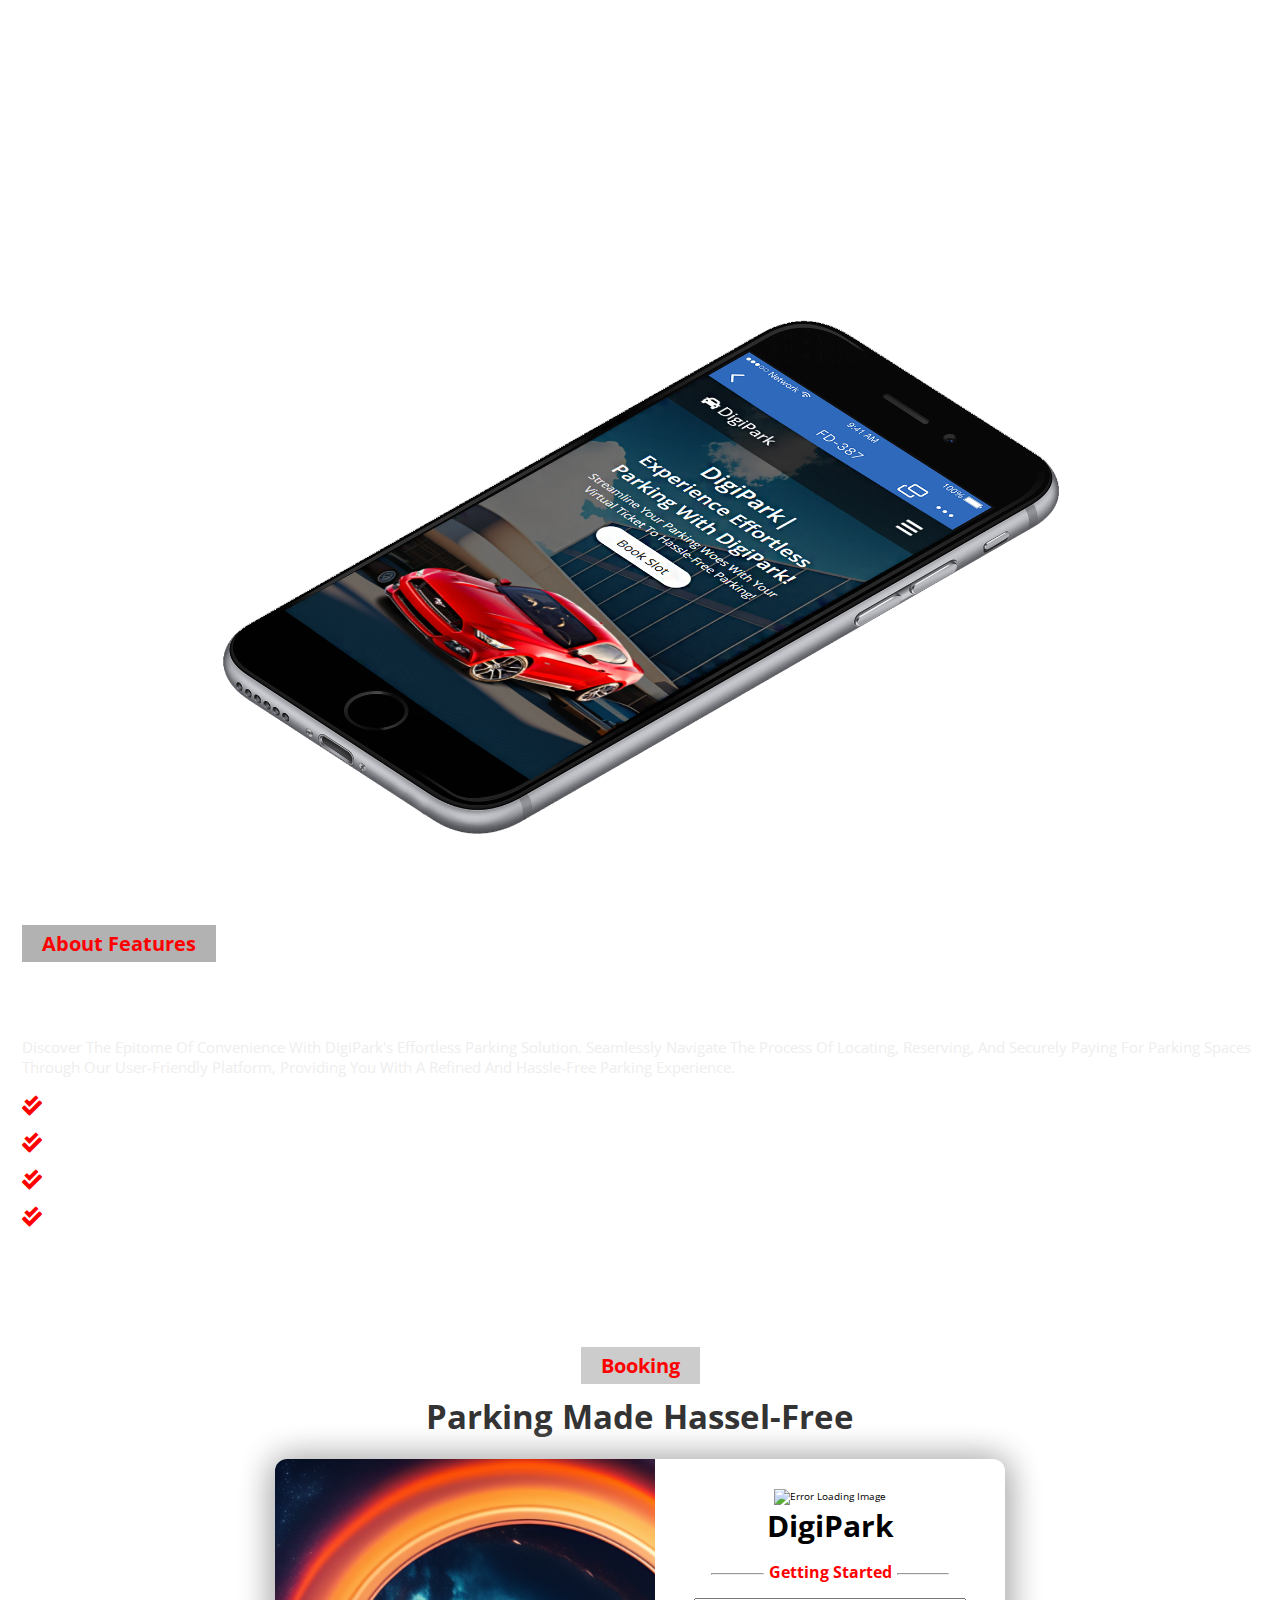
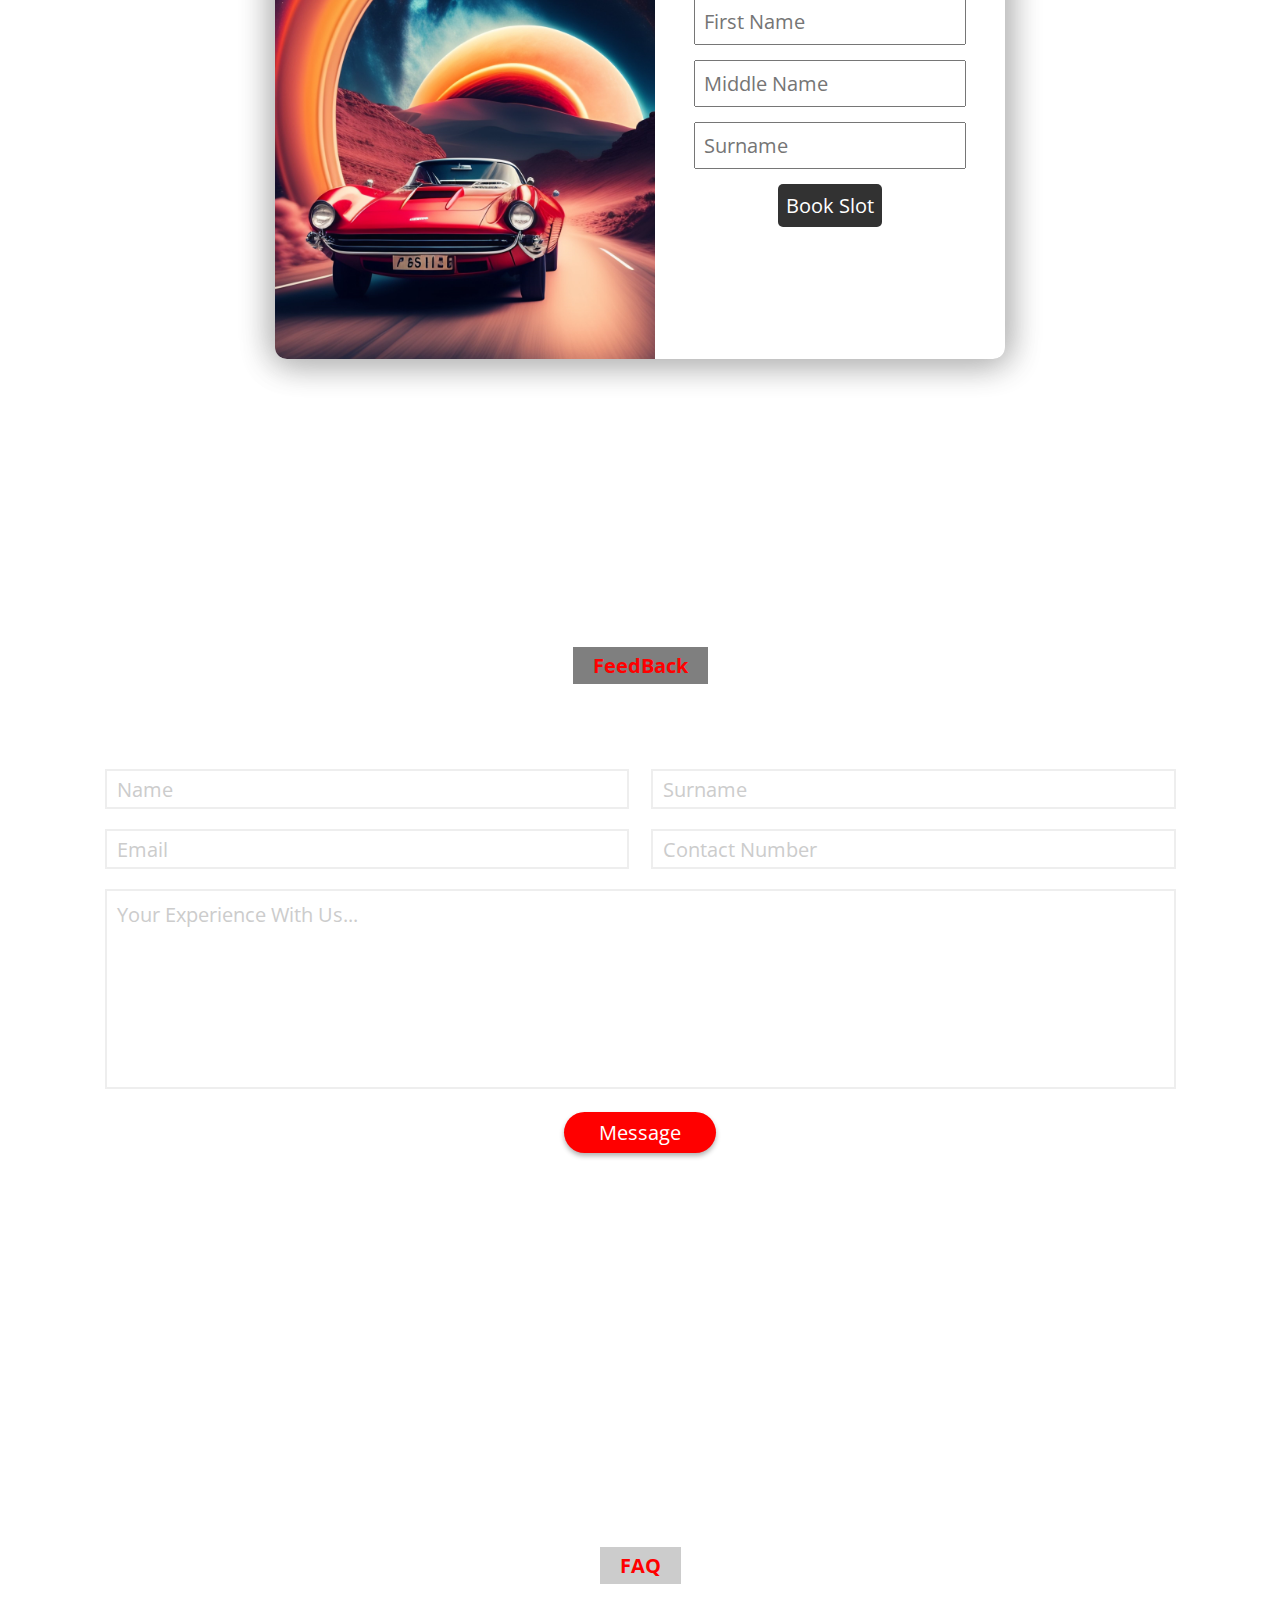
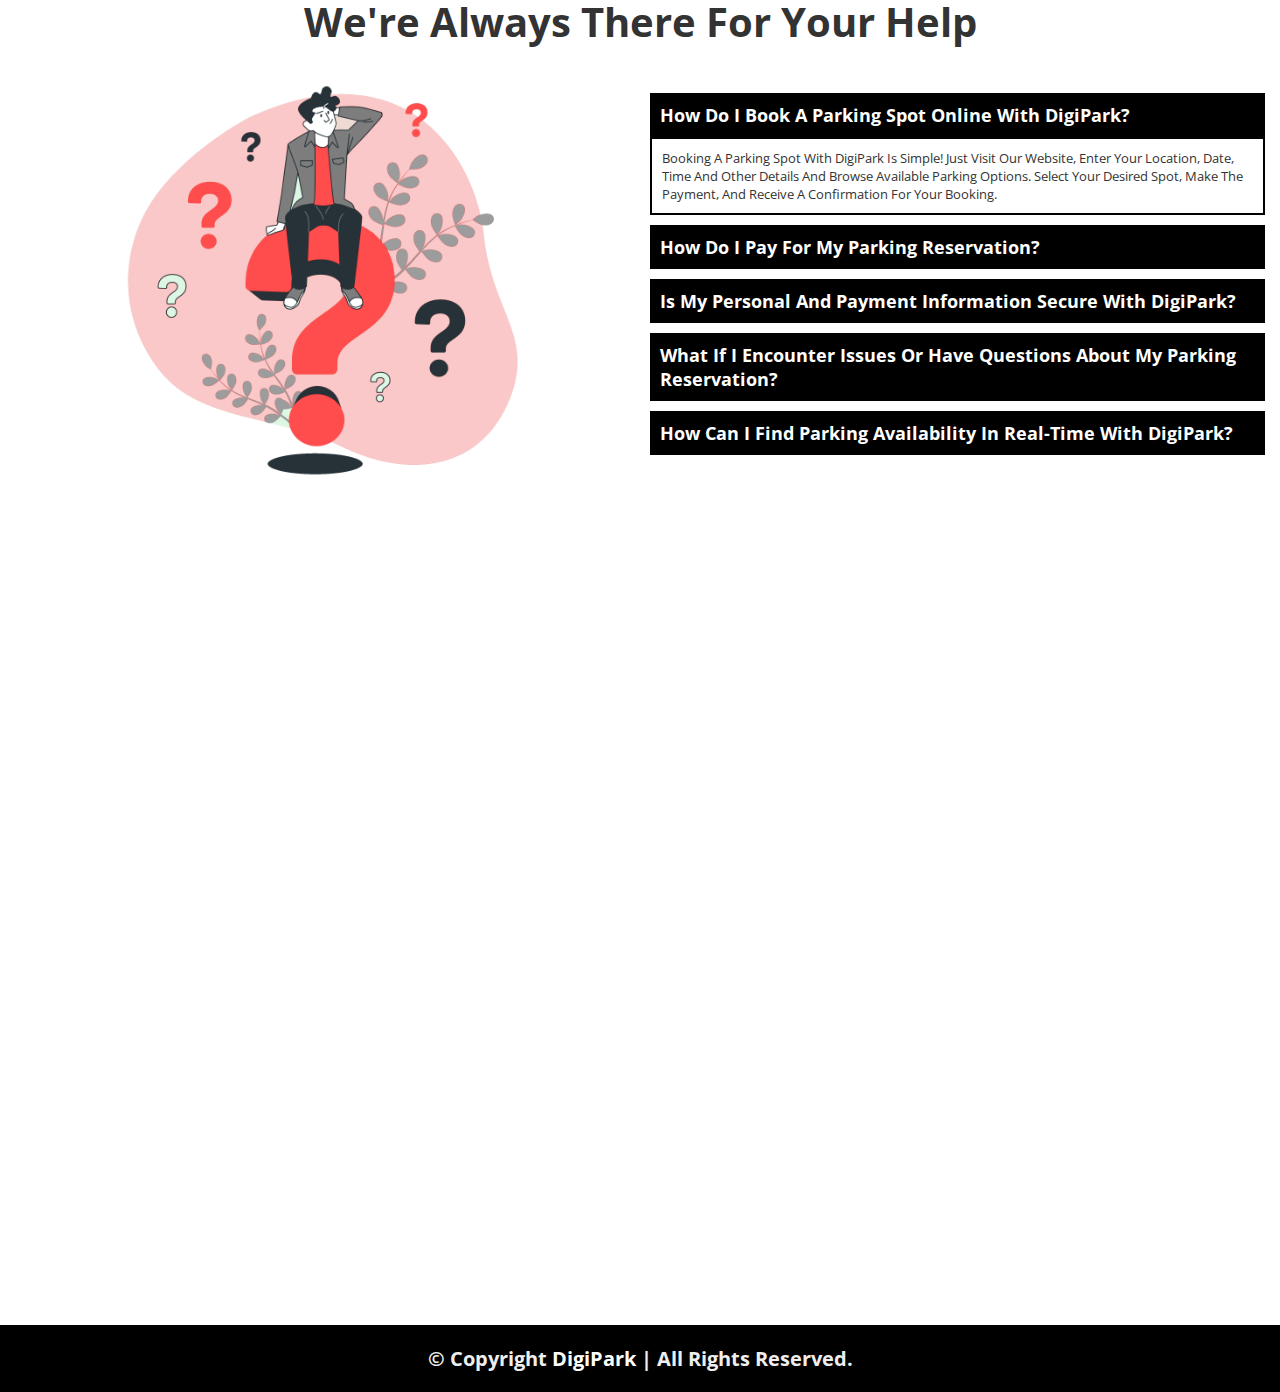
==== commit 0a5217d1: "New Features Added" ====
--- a/index.html
+++ b/index.html
@@ -33,6 +33,7 @@
                 <li><a href="#booking">Booking</a></li>
                 <li><a href="#contact">Feedback</a></li>
                 <li><a href="#faq">FAQ</a></li>
+                <li><a href="#maps">Maps</a></li>
                 <button id="navbarbtn"><a href="admin.html">Login</a></button>
             </ul>
         </nav>
@@ -266,32 +267,28 @@
         </div>
     </section>
 
+    <section id="maps" class="placemaps">
+        <div>
+             <h1 class="mapstitle">Maps</h1>
+        </div>
+        <div class="mapsdiv">
+            <div>
+                <iframe src="https://www.google.com/maps/embed?pb=!1m18!1m12!1m3!1d3767.942246863018!2d72.82468247534041!3d19.19772468203214!2m3!1f0!2f0!3f0!3m2!1i1024!2i768!4f13.1!3m3!1m2!1s0x3be7b7c24db49add%3A0x973ee0458244da44!2sAtharva%20College%20Of%20Engineering!5e0!3m2!1sen!2sin!4v1710917099753!5m2!1sen!2sin"  style="border:0" allowfullscreen="" loading="lazy" referrerpolicy="no-referrer-when-downgrade"></iframe>
+            </div>
+            <div>
+                <iframe src="https://www.google.com/maps/embed?pb=!1m18!1m12!1m3!1d3768.2391784958345!2d72.8316177753401!3d19.18475298204243!2m3!1f0!2f0!3f0!3m2!1i1024!2i768!4f13.1!3m3!1m2!1s0x3be7b6ee06ebad2b%3A0x9c288235c433657d!2sInfiniti%20Mall!5e0!3m2!1sen!2sin!4v1710917338349!5m2!1sen!2sin"  style="border:0;" allowfullscreen="" loading="lazy" referrerpolicy="no-referrer-when-downgrade"></iframe>
+            </div>
+            <div>
+                <iframe src="https://www.google.com/maps/embed?pb=!1m14!1m8!1m3!1d15074.038651609068!2d72.8241598!3d19.1729293!3m2!1i1024!2i768!4f13.1!3m3!1m2!1s0x3be7b7341523b903%3A0x28ad803967b7b93e!2sInorbit%20Mall!5e0!3m2!1sen!2sin!4v1710918013242!5m2!1sen!2sin" style="border:0;" allowfullscreen="" loading="lazy" referrerpolicy="no-referrer-when-downgrade"></iframe>
+            </div>
+        </div>
+    </section>
+
     <section class="footer">
 
         <h1 class="credit"> &copy; Copyright <a href="#">DigiPark</a> | all rights reserved. </h1>
 
     </section>
-
-    <button class="chatbot-toggler">
-      <span class="material-symbols-rounded">mode_comment</span>
-      <span class="material-symbols-outlined">close</span>
-    </button>
-    <div class="chatbot">
-      <header>
-        <h2>DigiPark Assistance</h2>
-        <span class="close-btn material-symbols-outlined">close</span>
-      </header>
-      <ul class="chatbox">
-        <li class="chat incoming">
-          <span class="material-symbols-outlined">smart_toy</span>
-          <p>Hi there 👋<br>How can I help you today?</p>
-        </li>
-      </ul>
-      <div class="chat-input">
-        <textarea placeholder="Enter a message..." spellcheck="false" required></textarea>
-        <span id="send-btn" class="material-symbols-rounded">send</span>
-      </div>
-    </div>
 
 
     <script src="https://cdnjs.cloudflare.com/ajax/libs/jquery/3.5.1/jquery.min.js"></script>
--- a/style.css
+++ b/style.css
@@ -622,6 +622,37 @@
     color:red;
 }
 
+.placemaps{
+    background:linear-gradient(160deg,rgba(12,12,12,0.7),rgba(12,12,12,0.7)),url('./images/maps.jpg') no-repeat;
+    background-size: cover;
+    background-position: center;
+    background-attachment: fixed;
+    display: flex;
+    flex-direction: column;
+    align-items: center;
+
+}
+.mapstitle{
+    font-size: 4rem;
+    color: white;
+    margin-top: 50px;
+    text-align: center;
+}
+.mapsdiv{
+    display: flex;
+    align-items: center;
+    justify-content: center;
+    flex-wrap: wrap;
+    margin-top: 50px;
+    margin-bottom: 50px;
+}
+.mapsdiv div{
+    margin: 10px;
+}
+iframe{
+    width: 480px;
+    height: 440px;
+}
 
 @media (max-width:768px){
 
@@ -714,4 +745,16 @@
     .bookingform{
         width:320px;
     }
+}
+@media (max-width:1500px){
+    iframe{
+        width: 380px;
+        height: 340px;
+    }
+}
+@media (max-width:500px){
+    iframe{
+        width: 280px;
+        height: 240px;
+    }
 }